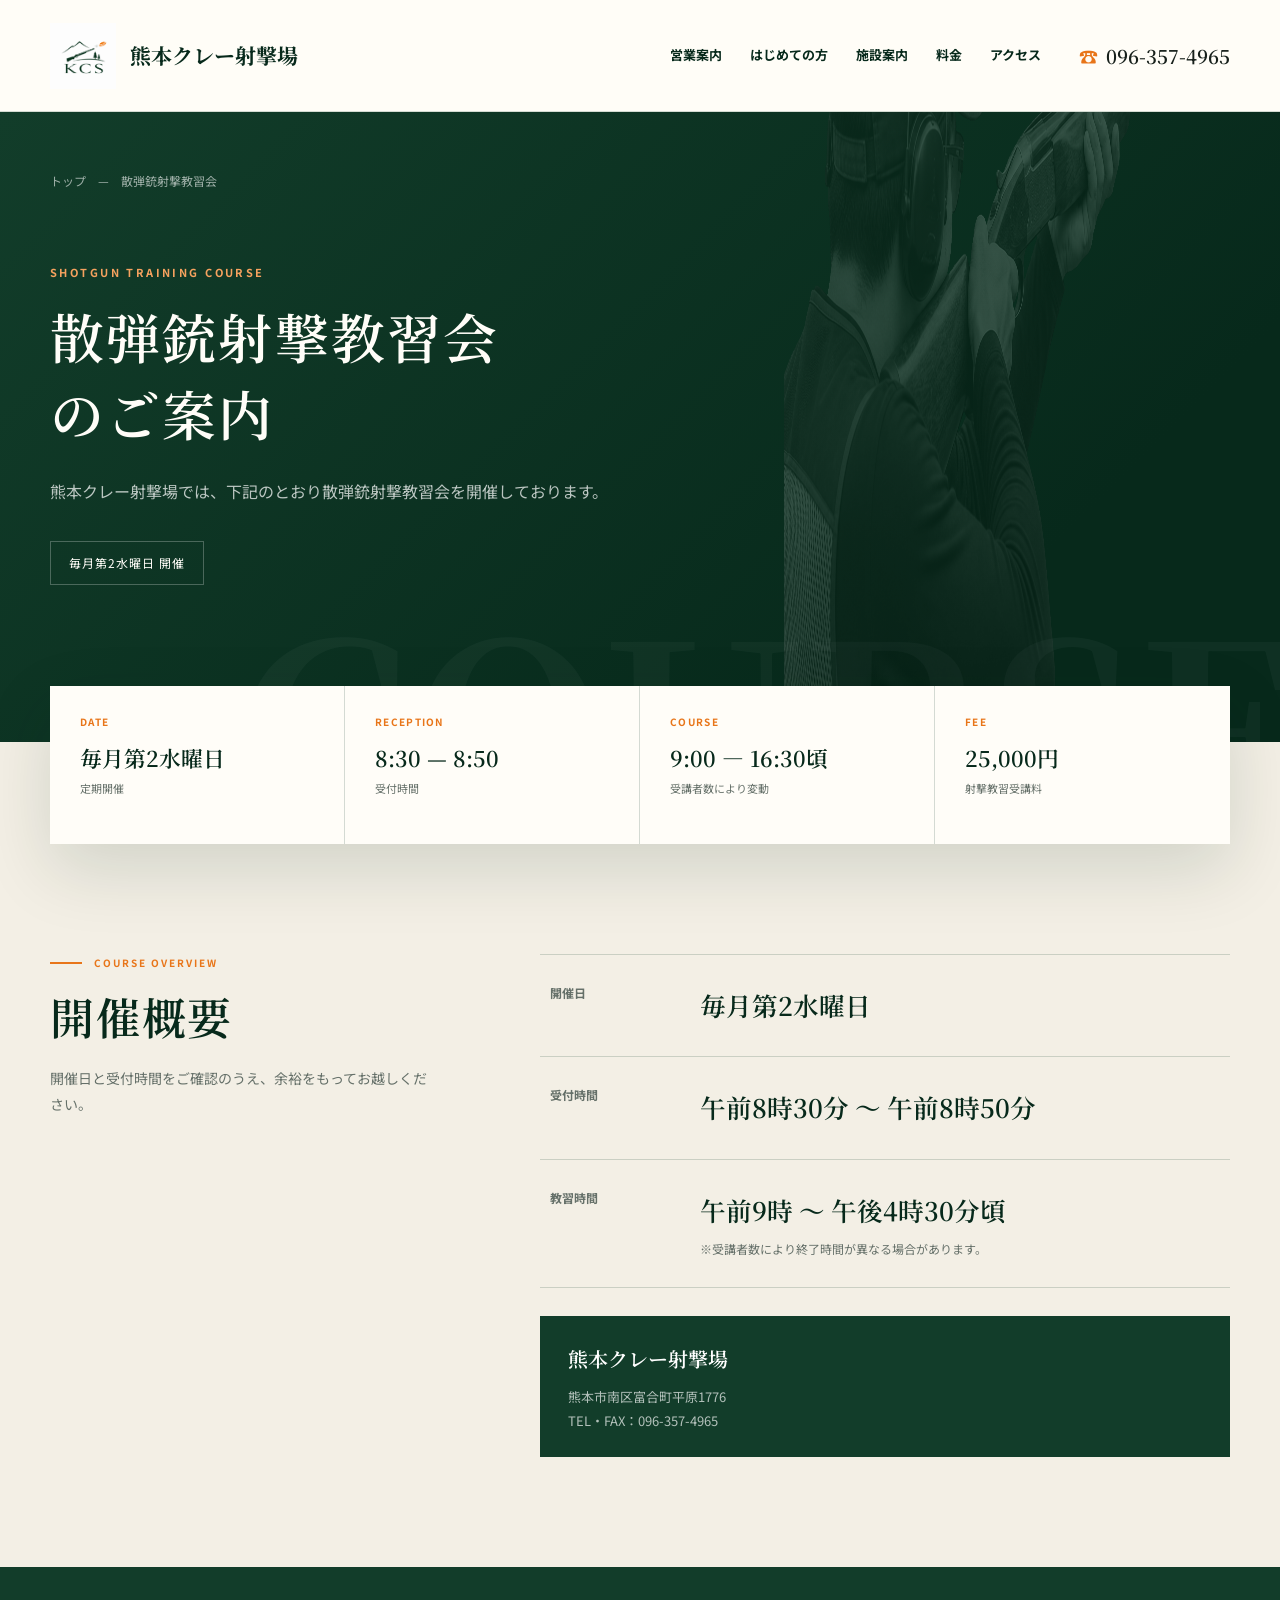
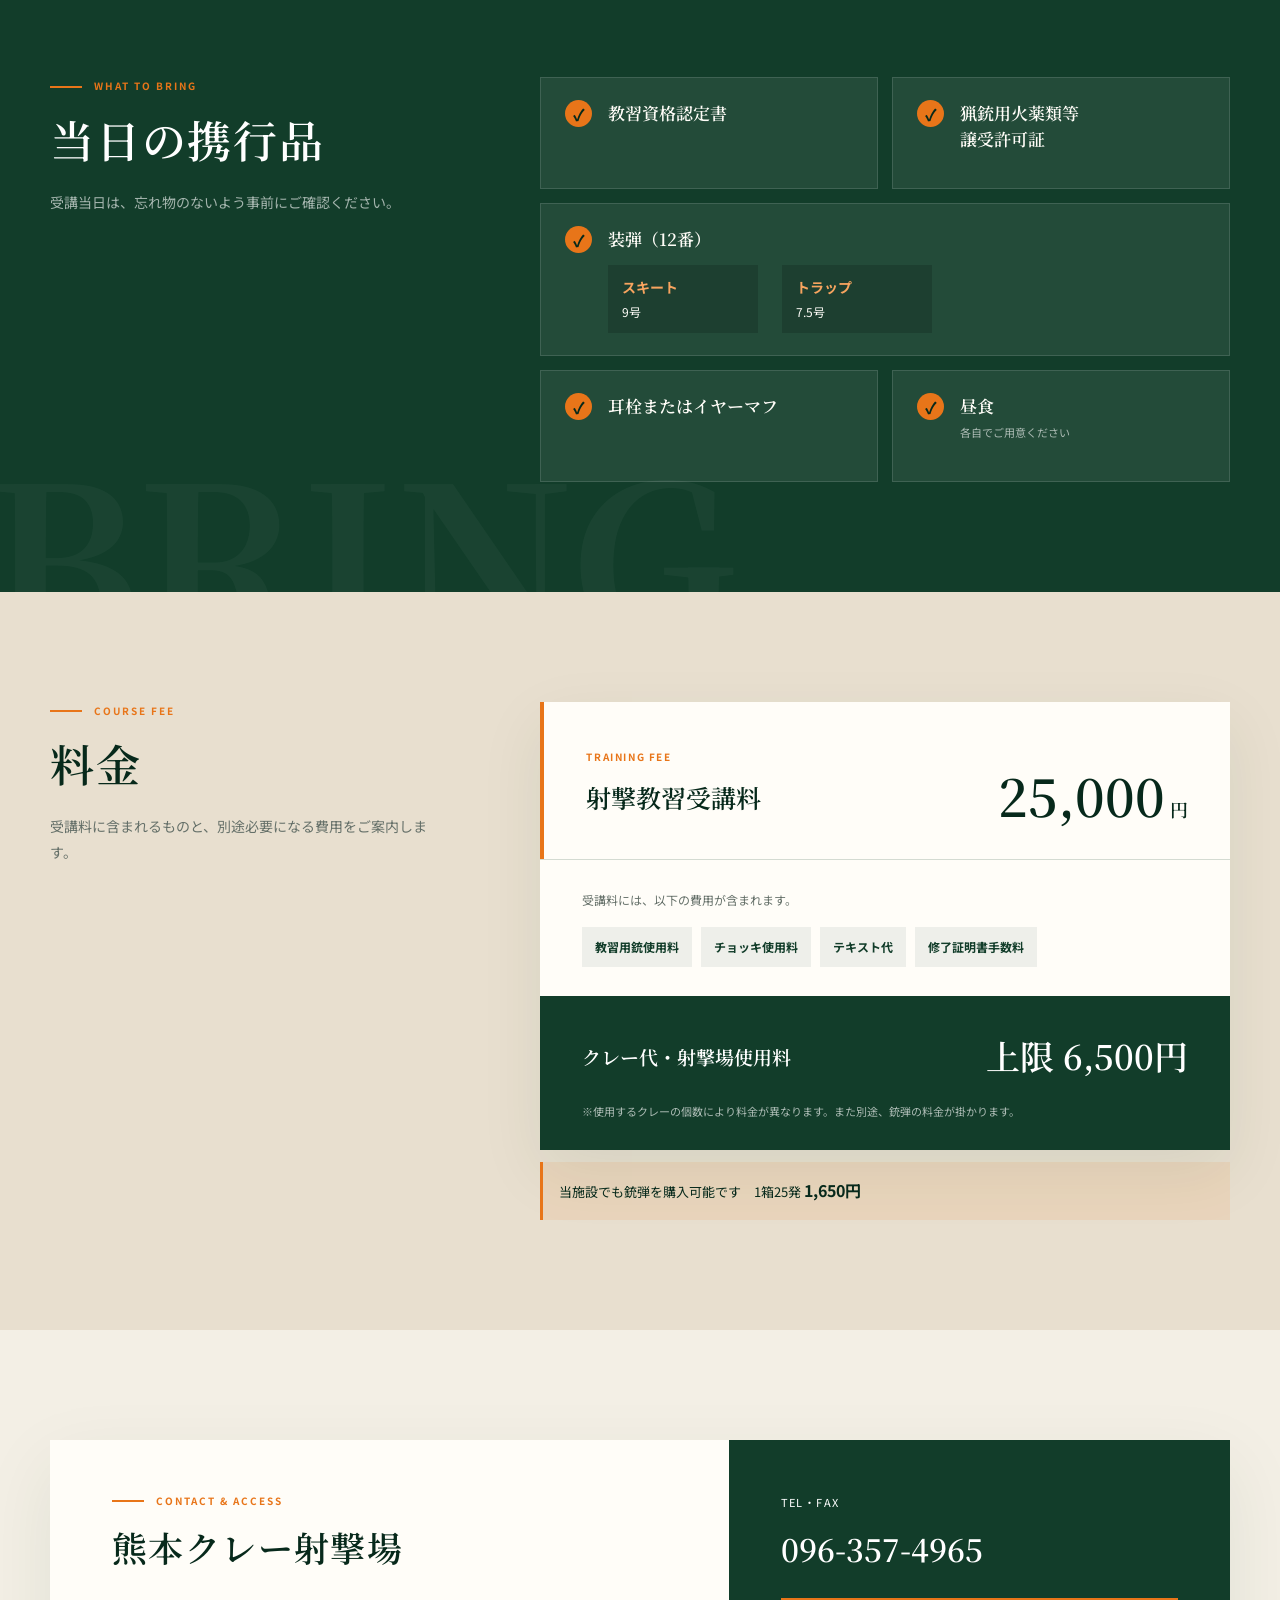
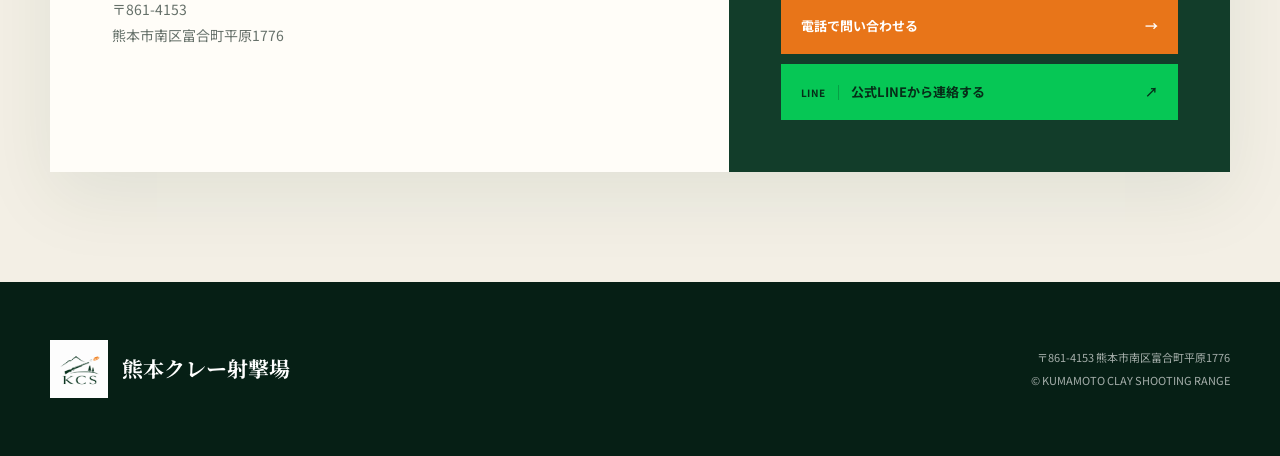
==== shotgun-training/index.html @ 5d73e1fc "Add files via upload" ====
<!doctype html>
<html lang="ja">
<head>
  <meta charset="utf-8">
  <meta name="viewport" content="width=device-width, initial-scale=1">
  <title>散弾銃射撃教習会のご案内｜熊本クレー射撃場</title>
  <meta name="description" content="熊本クレー射撃場で毎月第2水曜日に開催する散弾銃射撃教習会。開催時間、携行品、受講料金をご案内します。">
  <meta name="theme-color" content="#123d2a">
  <meta property="og:title" content="散弾銃射撃教習会のご案内｜熊本クレー射撃場">
  <meta property="og:description" content="毎月第2水曜日開催。開催時間、携行品、受講料金をご案内します。">
  <meta property="og:type" content="article">
  <meta property="og:site_name" content="熊本クレー射撃場">
  <meta name="twitter:card" content="summary">
  <meta name="twitter:title" content="散弾銃射撃教習会のご案内｜熊本クレー射撃場">
  <meta name="twitter:description" content="毎月第2水曜日開催。開催時間、携行品、受講料金をご案内します。">
  <link rel="icon" href="../assets/kcs-logo.png">
  <link rel="stylesheet" href="styles.css">
</head>
<body>
  <a class="skip-link" href="#main">本文へ移動</a>

  <header class="site-header">
    <div class="wrap header-inner">
      <a class="brand" href="../" aria-label="熊本クレー射撃場 トップページへ">
        <img src="../assets/kcs-logo.png" alt="熊本クレー射撃場 KCSロゴ" width="66" height="66">
        <span>熊本クレー射撃場</span>
      </a>
      <nav class="global-nav" aria-label="メインナビゲーション">
        <a href="../#news">営業案内</a>
        <a href="../#beginner">はじめての方</a>
        <a href="../#facility">施設案内</a>
        <a href="../#price">料金</a>
        <a href="../#access">アクセス</a>
      </nav>
      <a class="header-phone" href="tel:0963574965" aria-label="096-357-4965へ電話する"><span aria-hidden="true">☎</span>096-357-4965</a>
    </div>
  </header>

  <main id="main">
    <section class="course-hero" aria-labelledby="page-title">
      <div class="wrap hero-inner">
        <nav class="breadcrumb" aria-label="パンくずリスト"><a href="../">トップ</a><span aria-hidden="true">—</span><span>散弾銃射撃教習会</span></nav>
        <p class="eyebrow">SHOTGUN TRAINING COURSE</p>
        <h1 id="page-title">散弾銃射撃教習会<br>のご案内</h1>
        <p class="hero-lead">熊本クレー射撃場では、下記のとおり散弾銃射撃教習会を開催しております。</p>
        <span class="hero-tag">毎月第2水曜日 開催</span>
      </div>
      <img class="hero-shooter" src="../assets/clay-shooter-back-closeup.png" alt="" width="1537" height="1023">
    </section>

    <section class="quick-summary" aria-label="開催概要の要約">
      <div class="wrap quick-grid">
        <div class="quick-item"><span>DATE</span><strong>毎月第2水曜日</strong><small>定期開催</small></div>
        <div class="quick-item"><span>RECEPTION</span><strong>8:30 — 8:50</strong><small>受付時間</small></div>
        <div class="quick-item"><span>COURSE</span><strong>9:00 — 16:30頃</strong><small>受講者数により変動</small></div>
        <div class="quick-item"><span>FEE</span><strong>25,000円</strong><small>射撃教習受講料</small></div>
      </div>
    </section>

    <section class="section overview" aria-labelledby="overview-title">
      <div class="wrap two-column">
        <div class="section-heading">
          <p class="kicker">COURSE OVERVIEW</p>
          <h2 id="overview-title">開催概要</h2>
          <p>開催日と受付時間をご確認のうえ、余裕をもってお越しください。</p>
        </div>
        <div>
          <dl class="detail-list">
            <div><dt>開催日</dt><dd><strong>毎月第2水曜日</strong></dd></div>
            <div><dt>受付時間</dt><dd><strong>午前8時30分 ～ 午前8時50分</strong></dd></div>
            <div><dt>教習時間</dt><dd><strong>午前9時 ～ 午後4時30分頃</strong><small>※受講者数により終了時間が異なる場合があります。</small></dd></div>
          </dl>
          <div class="venue">
            <strong>熊本クレー射撃場</strong>
            <address>熊本市南区富合町平原1776<br>TEL・FAX：096-357-4965</address>
          </div>
        </div>
      </div>
    </section>

    <section class="section belongings" aria-labelledby="belongings-title">
      <div class="wrap two-column">
        <div class="section-heading section-heading--light">
          <p class="kicker">WHAT TO BRING</p>
          <h2 id="belongings-title">当日の携行品</h2>
          <p>受講当日は、忘れ物のないよう事前にご確認ください。</p>
        </div>
        <ul class="check-list">
          <li><span class="checkmark" aria-hidden="true">✓</span><strong>教習資格認定書</strong></li>
          <li><span class="checkmark" aria-hidden="true">✓</span><strong>猟銃用火薬類等<br>譲受許可証</strong></li>
          <li class="check-list__wide">
            <span class="checkmark" aria-hidden="true">✓</span>
            <div><strong>装弾（12番）</strong><div class="ammo-types"><span><b>スキート</b>9号</span><span><b>トラップ</b>7.5号</span></div></div>
          </li>
          <li><span class="checkmark" aria-hidden="true">✓</span><strong>耳栓またはイヤーマフ</strong></li>
          <li><span class="checkmark" aria-hidden="true">✓</span><div><strong>昼食</strong><small>各自でご用意ください</small></div></li>
        </ul>
      </div>
    </section>

    <section class="section fees" aria-labelledby="fees-title">
      <div class="wrap two-column">
        <div class="section-heading">
          <p class="kicker">COURSE FEE</p>
          <h2 id="fees-title">料金</h2>
          <p>受講料に含まれるものと、別途必要になる費用をご案内します。</p>
        </div>
        <div>
          <article class="price-card">
            <div class="price-main"><div><span>TRAINING FEE</span><h3>射撃教習受講料</h3></div><strong>25,000<small>円</small></strong></div>
            <div class="included"><p>受講料には、以下の費用が含まれます。</p><ul><li>教習用銃使用料</li><li>チョッキ使用料</li><li>テキスト代</li><li>修了証明書手数料</li></ul></div>
            <div class="range-fee"><div><h3>クレー代・射撃場使用料</h3><strong>上限 6,500円</strong></div><p>※使用するクレーの個数により料金が異なります。また別途、銃弾の料金が掛かります。</p></div>
          </article>
          <p class="ammo-sale">当施設でも銃弾を購入可能です　<span>1箱25発</span> <strong>1,650円</strong></p>
        </div>
      </div>
    </section>

    <section class="contact section" aria-labelledby="contact-title">
      <div class="wrap contact-box">
        <div class="contact-copy">
          <p class="kicker">CONTACT &amp; ACCESS</p>
          <h2 id="contact-title">熊本クレー射撃場</h2>
          <address>〒861-4153<br>熊本市南区富合町平原1776</address>
        </div>
        <div class="contact-actions">
          <span class="contact-label">TEL・FAX</span>
          <strong class="contact-number">096-357-4965</strong>
          <a class="contact-button contact-button--phone" href="tel:0963574965" aria-label="096-357-4965へ電話する"><span>電話で問い合わせる</span><span aria-hidden="true">→</span></a>
          <a class="contact-button contact-button--line" href="https://lin.ee/vYcokJa" target="_blank" rel="noopener noreferrer" aria-label="熊本クレー射撃場の公式LINEを開く（新しいタブで開きます）"><span><b>LINE</b>公式LINEから連絡する</span><span aria-hidden="true">↗</span></a>
        </div>
      </div>
    </section>
  </main>

  <footer class="footer">
    <div class="wrap footer-inner">
      <a class="brand brand--footer" href="../"><img src="../assets/kcs-logo.png" alt="" width="58" height="58"><span>熊本クレー射撃場</span></a>
      <div class="footer-meta"><p>〒861-4153 熊本市南区富合町平原1776</p><p>© KUMAMOTO CLAY SHOOTING RANGE</p></div>
    </div>
  </footer>

  <div class="mobile-actions" aria-label="問い合わせ">
    <a href="tel:0963574965" aria-label="096-357-4965へ電話する">電話する</a>
    <a href="https://lin.ee/vYcokJa" target="_blank" rel="noopener noreferrer" aria-label="公式LINEを開く（新しいタブで開きます）">公式LINE</a>
  </div>
</body>
</html>
---- shotgun-training/styles.css ----
@import url('https://fonts.googleapis.com/css2?family=Noto+Sans+JP:wght@400;500;600;700&family=Noto+Serif+JP:wght@500;600;700&display=swap');

:root {
  --forest: #123d2a;
  --forest-deep: #07291b;
  --orange: #e87519;
  --ivory: #f3efe5;
  --sand: #e8dfcf;
  --white: #fffdf8;
  --ink: #17201b;
  --muted: #657069;
  --line: rgba(18, 61, 42, .18);
  --content-max: 1180px;
  --serif: "Noto Serif JP", "Yu Mincho", "Hiragino Mincho ProN", serif;
  --sans: "Noto Sans JP", "Hiragino Kaku Gothic ProN", sans-serif;
}

*, *::before, *::after { box-sizing: border-box; }
html { scroll-behavior: smooth; }
body { margin: 0; color: var(--ink); background: var(--ivory); font-family: var(--sans); line-height: 1.85; }
img { display: block; max-width: 100%; }
a { color: inherit; text-decoration: none; }
.wrap { width: min(var(--content-max), calc(100% - 96px)); margin-inline: auto; }
.skip-link { position: fixed; z-index: 100; top: 12px; left: 12px; padding: 10px 16px; color: white; background: var(--forest); transform: translateY(-160%); }
.skip-link:focus { transform: none; }

.site-header { height: 112px; display: flex; align-items: center; background: rgba(255, 253, 248, .98); border-bottom: 1px solid var(--line); }
.header-inner { display: flex; align-items: center; gap: 38px; }
.brand { flex: none; display: inline-flex; align-items: center; gap: 14px; color: var(--forest-deep); font-family: var(--serif); font-size: 21px; font-weight: 700; line-height: 1.3; }
.brand img { width: 66px; height: 66px; object-fit: contain; }
.global-nav { margin-left: auto; display: flex; align-items: center; gap: 28px; color: var(--forest-deep); font-size: 13px; font-weight: 700; }
.global-nav a, .header-phone { min-height: 44px; display: inline-flex; align-items: center; }
.global-nav a:hover, .global-nav a:focus-visible { color: var(--orange); }
.header-phone { flex: none; gap: 8px; font-family: var(--serif); font-size: 19px; font-weight: 600; }
.header-phone span { color: var(--orange); }

.course-hero { position: relative; min-height: 630px; overflow: hidden; color: var(--white); background: linear-gradient(135deg, var(--forest), var(--forest-deep) 78%); }
.course-hero::after { content: "COURSE"; position: absolute; right: -24px; bottom: -102px; color: rgba(255, 255, 255, .035); font-family: var(--serif); font-size: 250px; font-weight: 700; line-height: 1; }
.hero-inner { position: relative; z-index: 2; padding-top: 58px; }
.breadcrumb { display: flex; gap: 12px; color: rgba(255, 255, 255, .6); font-size: 12px; }
.breadcrumb a:hover, .breadcrumb a:focus-visible { color: white; }
.eyebrow { margin: 70px 0 14px; color: #f6a25f; font-size: 11px; font-weight: 700; letter-spacing: .22em; }
.course-hero h1 { margin: 0; font-family: var(--serif); font-size: clamp(43px, 4.2vw, 58px); font-weight: 600; line-height: 1.45; letter-spacing: .04em; }
.hero-lead { max-width: 660px; margin: 25px 0 0; color: rgba(255, 255, 255, .72); font-size: 16px; }
.hero-tag { display: inline-flex; margin-top: 34px; padding: 10px 18px; border: 1px solid rgba(255, 255, 255, .25); font-size: 12px; letter-spacing: .08em; }
.hero-shooter { position: absolute; z-index: 1; right: 2%; bottom: -120px; width: 470px; opacity: .2; filter: grayscale(1); }

.quick-summary { position: relative; z-index: 3; margin-top: -56px; }
.quick-grid { display: grid; grid-template-columns: repeat(4, 1fr); background: var(--white); box-shadow: 0 25px 70px rgba(8, 43, 29, .14); }
.quick-item { min-height: 158px; padding: 27px 30px; border-right: 1px solid var(--line); }
.quick-item:last-child { border-right: 0; }
.quick-item > span { display: block; color: var(--orange); font-size: 10px; font-weight: 700; letter-spacing: .13em; }
.quick-item strong { display: block; margin-top: 10px; color: var(--forest-deep); font-family: var(--serif); font-size: clamp(18px, 1.7vw, 23px); font-weight: 600; line-height: 1.5; }
.quick-item small { display: block; margin-top: 4px; color: var(--muted); font-size: 11px; }

.section { padding: 110px 0; }
.two-column { display: grid; grid-template-columns: .72fr 1.28fr; gap: clamp(60px, 8vw, 105px); align-items: start; }
.kicker { margin: 0 0 12px; display: flex; align-items: center; gap: 12px; color: var(--orange); font-size: 10px; font-weight: 700; letter-spacing: .2em; }
.kicker::before { content: ""; width: 32px; height: 2px; background: currentColor; }
.section-heading h2, .contact-copy h2 { margin: 0; color: var(--forest-deep); font-family: var(--serif); font-size: clamp(36px, 3.6vw, 44px); font-weight: 600; line-height: 1.45; letter-spacing: .04em; }
.section-heading > p:last-child { margin: 18px 0 0; color: var(--muted); font-size: 14px; }
.detail-list { margin: 0; border-top: 1px solid var(--line); }
.detail-list > div { padding: 27px 10px; display: grid; grid-template-columns: 150px 1fr; border-bottom: 1px solid var(--line); }
.detail-list dt { color: var(--muted); font-size: 12px; font-weight: 700; }
.detail-list dd { margin: 0; color: var(--forest-deep); }
.detail-list dd strong { font-family: var(--serif); font-size: clamp(20px, 2vw, 26px); font-weight: 600; }
.detail-list dd small { display: block; margin-top: 4px; color: var(--muted); font-size: 12px; }
.venue { margin-top: 28px; padding: 24px 28px; color: white; background: var(--forest); }
.venue > strong { display: block; font-family: var(--serif); font-size: 20px; font-weight: 600; }
.venue address { margin-top: 8px; color: rgba(255, 255, 255, .68); font-size: 13px; font-style: normal; }

.belongings { position: relative; overflow: hidden; color: var(--white); background: var(--forest); }
.belongings::after { content: "BRING"; position: absolute; left: -16px; bottom: -70px; color: rgba(255, 255, 255, .035); font-family: var(--serif); font-size: 220px; font-weight: 700; line-height: 1; }
.belongings .two-column { position: relative; z-index: 1; }
.section-heading--light h2 { color: white; }
.section-heading--light > p:last-child { color: rgba(255, 255, 255, .62); }
.check-list { margin: 0; padding: 0; display: grid; grid-template-columns: 1fr 1fr; gap: 14px; list-style: none; }
.check-list li { min-height: 112px; padding: 22px 24px; display: flex; gap: 16px; align-items: flex-start; background: rgba(255, 255, 255, .07); border: 1px solid rgba(255, 255, 255, .13); }
.check-list__wide { grid-column: 1 / -1; }
.checkmark { flex: none; width: 27px; height: 27px; display: grid; place-items: center; color: var(--forest-deep); background: var(--orange); border-radius: 50%; font-weight: 800; }
.check-list strong { display: block; font-family: var(--serif); font-size: 17px; font-weight: 600; line-height: 1.5; }
.check-list small { display: block; margin-top: 4px; color: rgba(255, 255, 255, .62); font-size: 11px; }
.ammo-types { margin-top: 13px; display: flex; gap: 24px; }
.ammo-types span { min-width: 150px; padding: 10px 14px; background: rgba(0, 0, 0, .16); font-size: 12px; }
.ammo-types b { display: block; color: #f7a45f; font-size: 14px; }

.fees { background: var(--sand); }
.price-card { background: var(--white); box-shadow: 0 22px 60px rgba(18, 61, 42, .08); }
.price-main { padding: 38px 42px; display: flex; align-items: flex-end; justify-content: space-between; gap: 24px; border-left: 4px solid var(--orange); }
.price-main span { color: var(--orange); font-size: 10px; font-weight: 700; letter-spacing: .16em; }
.price-main h3 { margin: 5px 0 0; color: var(--forest-deep); font-family: var(--serif); font-size: 25px; font-weight: 600; }
.price-main > strong { flex: none; color: var(--forest-deep); font-family: var(--serif); font-size: clamp(40px, 4vw, 53px); font-weight: 600; line-height: 1; }
.price-main > strong small { margin-left: 5px; font-size: 18px; }
.included { padding: 29px 42px; border-top: 1px solid var(--line); }
.included > p { margin: 0 0 16px; color: var(--muted); font-size: 12px; }
.included ul { margin: 0; padding: 0; display: flex; flex-wrap: wrap; gap: 9px; list-style: none; }
.included li { padding: 9px 13px; color: var(--forest); background: rgba(18, 61, 42, .07); font-size: 12px; font-weight: 700; }
.range-fee { padding: 29px 42px; color: white; background: var(--forest); }
.range-fee > div { display: flex; align-items: center; justify-content: space-between; gap: 24px; }
.range-fee h3 { margin: 0; font-family: var(--serif); font-size: 19px; font-weight: 600; }
.range-fee strong { flex: none; font-family: var(--serif); font-size: 34px; font-weight: 600; }
.range-fee p { margin: 13px 0 0; color: rgba(255, 255, 255, .65); font-size: 11px; }
.ammo-sale { margin: 12px 0 0; padding: 14px 16px; color: var(--forest-deep); background: rgba(232, 117, 25, .1); border-left: 3px solid var(--orange); font-size: 13px; }
.ammo-sale strong { font-size: 16px; }

.contact { background: var(--ivory); }
.contact-box { min-height: 320px; display: grid; grid-template-columns: 1.15fr .85fr; background: var(--white); box-shadow: 0 25px 70px rgba(18, 61, 42, .08); }
.contact-copy { padding: 52px 62px; }
.contact-copy h2 { font-size: 35px; }
.contact-copy address { margin-top: 24px; color: var(--muted); font-size: 14px; font-style: normal; }
.contact-actions { padding: 52px; display: flex; flex-direction: column; justify-content: center; color: white; background: var(--forest); }
.contact-label { font-size: 11px; letter-spacing: .13em; }
.contact-number { margin: 8px 0 20px; font-family: var(--serif); font-size: 31px; font-weight: 600; }
.contact-button { min-height: 56px; padding: 12px 20px; display: flex; align-items: center; justify-content: space-between; gap: 18px; font-size: 13px; font-weight: 700; transition: transform .2s, filter .2s; }
.contact-button + .contact-button { margin-top: 10px; }
.contact-button:hover, .contact-button:focus-visible { transform: translateY(-2px); filter: brightness(1.08); }
.contact-button:focus-visible { outline: 3px solid white; outline-offset: 3px; }
.contact-button--phone { color: white; background: var(--orange); }
.contact-button--line { color: #062d18; background: #06c755; }
.contact-button--line b { margin-right: 12px; padding-right: 12px; border-right: 1px solid rgba(6, 45, 24, .25); font-size: 10px; letter-spacing: .08em; }

.footer { padding: 58px 0; color: rgba(255, 255, 255, .64); background: #061f15; }
.footer-inner { display: flex; align-items: center; }
.brand--footer { color: white; }
.brand--footer img { width: 58px; height: 58px; }
.footer-meta { margin-left: auto; text-align: right; font-size: 11px; }
.footer-meta p { margin: 2px 0; }
.mobile-actions { display: none; }

@media (max-width: 1080px) {
  .global-nav { gap: 15px; }
  .header-phone { display: none; }
  .quick-item { padding-inline: 22px; }
}

@media (max-width: 800px) {
  .wrap { width: min(100% - 40px, var(--content-max)); }
  .site-header { height: 86px; }
  .brand { gap: 9px; font-size: 15px; }
  .brand img { width: 54px; height: 54px; }
  .global-nav { display: none; }
  .course-hero { min-height: 620px; }
  .hero-inner { padding-top: 38px; }
  .eyebrow { margin-top: 85px; }
  .course-hero h1 { font-size: clamp(37px, 9vw, 48px); }
  .hero-lead { max-width: 86%; font-size: 14px; }
  .hero-shooter { right: -150px; bottom: -40px; width: 470px; }
  .course-hero::after { font-size: 160px; }
  .quick-summary { margin-top: -36px; }
  .quick-grid { grid-template-columns: 1fr 1fr; }
  .quick-item { min-height: 135px; border-bottom: 1px solid var(--line); }
  .quick-item:nth-child(2) { border-right: 0; }
  .quick-item:nth-last-child(-n+2) { border-bottom: 0; }
  .section { padding: 82px 0; }
  .two-column { grid-template-columns: 1fr; gap: 45px; }
  .contact-box { grid-template-columns: 1fr; }
  .contact-copy, .contact-actions { padding: 42px; }
  .footer { padding-bottom: 120px; }
  .footer-inner { align-items: flex-start; flex-direction: column; gap: 28px; }
  .footer-meta { margin: 0; text-align: left; }
  .mobile-actions { position: fixed; z-index: 60; right: 12px; bottom: calc(12px + env(safe-area-inset-bottom, 0px)); left: 12px; padding: 6px; display: grid; grid-template-columns: 1fr 1fr; gap: 6px; background: white; border-radius: 10px; box-shadow: 0 15px 45px rgba(0, 0, 0, .25); }
  .mobile-actions a { min-height: 50px; display: grid; place-items: center; color: white; background: var(--orange); border-radius: 6px; font-size: 13px; font-weight: 700; }
  .mobile-actions a:last-child { color: #062d18; background: #06c755; }
}

@media (max-width: 520px) {
  .wrap { width: min(100% - 28px, var(--content-max)); }
  .course-hero { min-height: 600px; }
  .course-hero h1 { font-size: 35px; }
  .hero-lead { max-width: 100%; }
  .quick-item { padding: 20px 16px; }
  .quick-item strong { font-size: 17px; }
  .detail-list > div { grid-template-columns: 1fr; gap: 8px; padding-inline: 0; }
  .detail-list dd strong { font-size: 20px; }
  .check-list { grid-template-columns: 1fr; }
  .check-list__wide { grid-column: auto; }
  .ammo-types { flex-direction: column; gap: 8px; }
  .ammo-types span { min-width: 0; }
  .price-main { padding: 28px 24px; align-items: flex-start; flex-direction: column; }
  .included, .range-fee { padding: 26px 24px; }
  .range-fee > div { align-items: flex-start; flex-direction: column; }
  .contact-copy, .contact-actions { padding: 34px 24px; }
  .contact-number { font-size: 28px; }
}

@media (prefers-reduced-motion: reduce) {
  html { scroll-behavior: auto; }
  .contact-button { transition: none; }
}
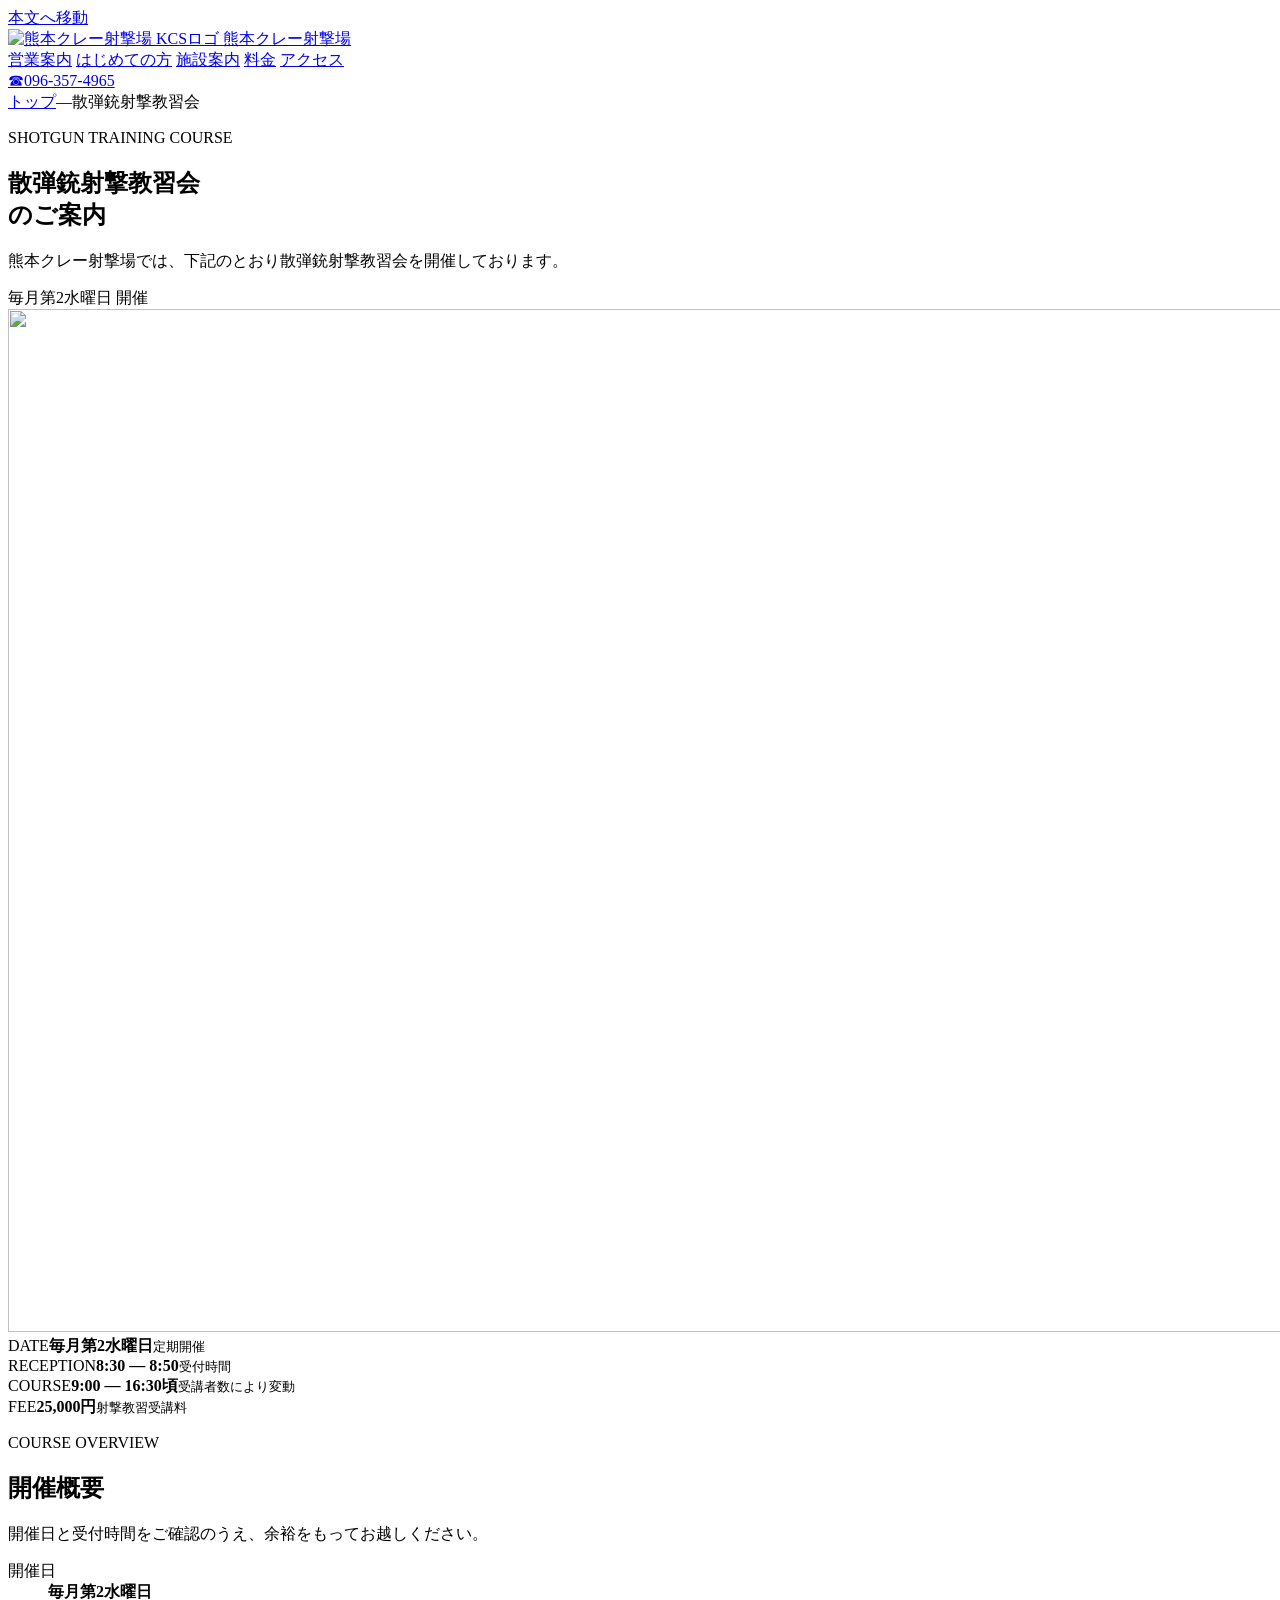
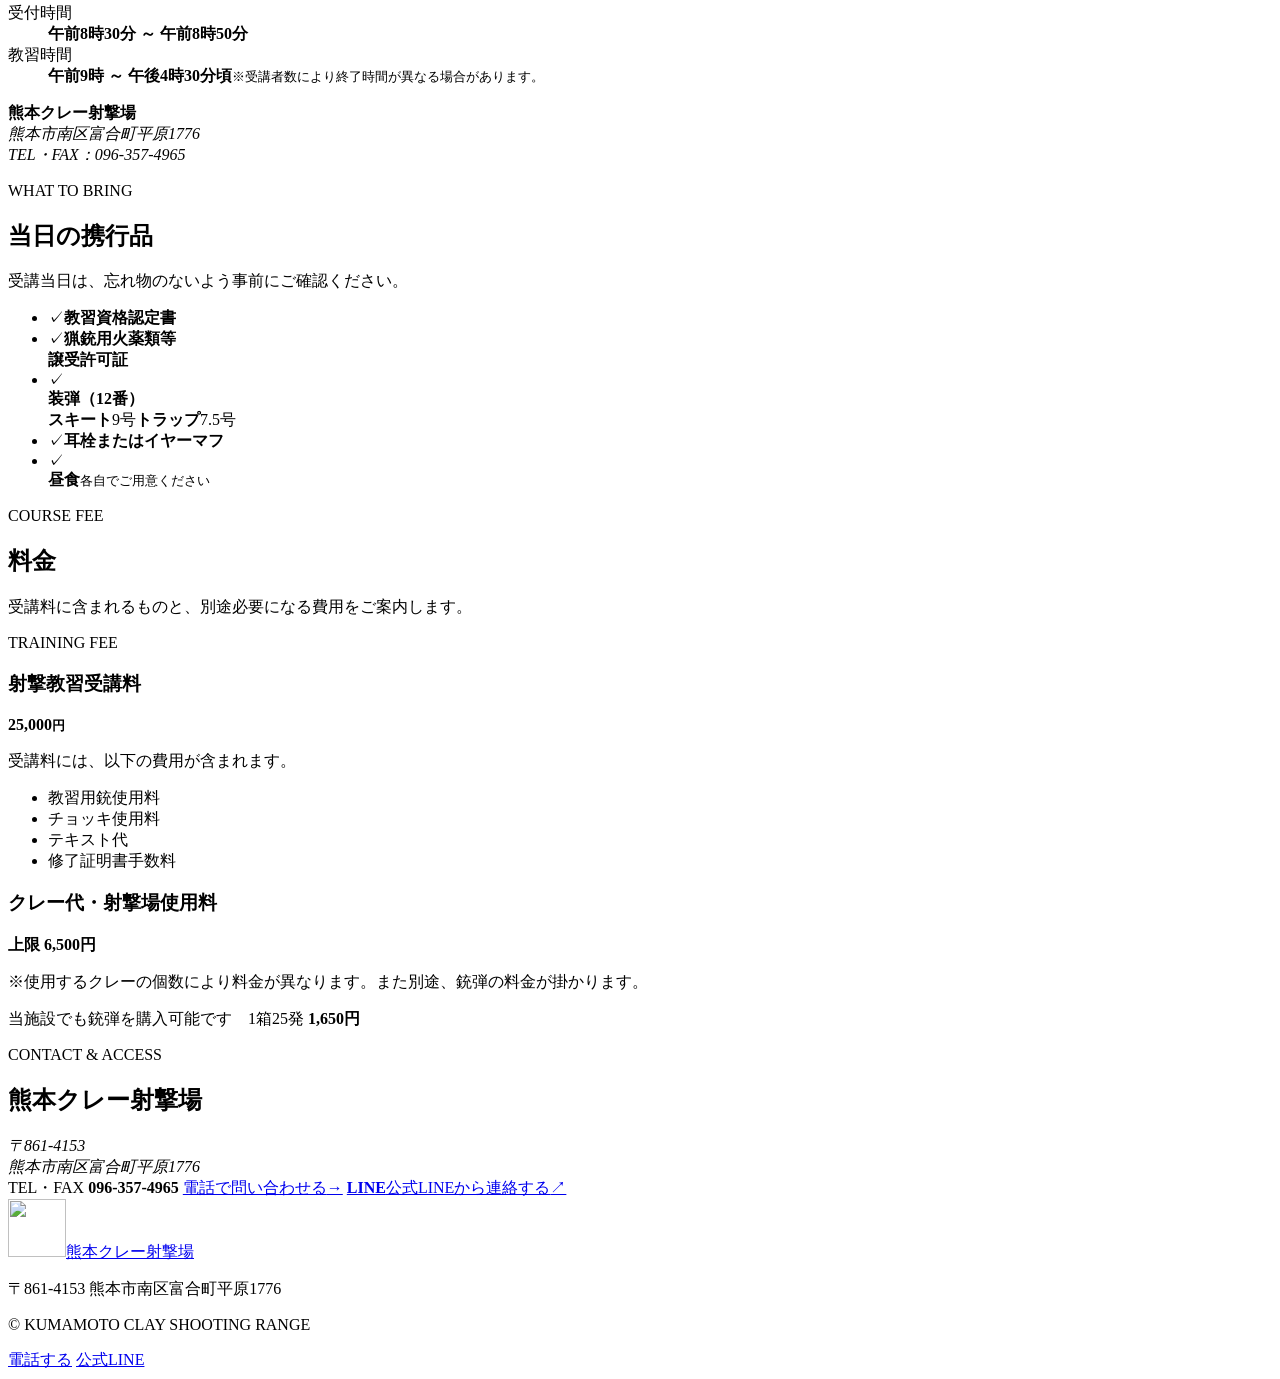
==== commit c552e7e4: "Add files via upload" ====
--- a/shotgun-training/index.html
+++ b/shotgun-training/index.html
@@ -13,24 +13,24 @@
   <meta name="twitter:card" content="summary">
   <meta name="twitter:title" content="散弾銃射撃教習会のご案内｜熊本クレー射撃場">
   <meta name="twitter:description" content="毎月第2水曜日開催。開催時間、携行品、受講料金をご案内します。">
-  <link rel="icon" href="../assets/kcs-logo.png">
-  <link rel="stylesheet" href="styles.css">
+  <link rel="icon" href="/shooting-range-hp/assets/kcs-logo.png">
+  <link rel="stylesheet" href="/shooting-range-hp/shotgun-training/styles.css">
 </head>
 <body>
   <a class="skip-link" href="#main">本文へ移動</a>
 
   <header class="site-header">
     <div class="wrap header-inner">
-      <a class="brand" href="../" aria-label="熊本クレー射撃場 トップページへ">
-        <img src="../assets/kcs-logo.png" alt="熊本クレー射撃場 KCSロゴ" width="66" height="66">
+      <a class="brand" href="/shooting-range-hp/index.html" aria-label="熊本クレー射撃場 トップページへ">
+        <img src="/shooting-range-hp/assets/kcs-logo.png" alt="熊本クレー射撃場 KCSロゴ" width="66" height="66">
         <span>熊本クレー射撃場</span>
       </a>
       <nav class="global-nav" aria-label="メインナビゲーション">
-        <a href="../#news">営業案内</a>
-        <a href="../#beginner">はじめての方</a>
-        <a href="../#facility">施設案内</a>
-        <a href="../#price">料金</a>
-        <a href="../#access">アクセス</a>
+        <a href="/shooting-range-hp/index.html#news">営業案内</a>
+        <a href="/shooting-range-hp/index.html#beginner">はじめての方</a>
+        <a href="/shooting-range-hp/index.html#facility">施設案内</a>
+        <a href="/shooting-range-hp/index.html#price">料金</a>
+        <a href="/shooting-range-hp/index.html#access">アクセス</a>
       </nav>
       <a class="header-phone" href="tel:0963574965" aria-label="096-357-4965へ電話する"><span aria-hidden="true">☎</span>096-357-4965</a>
     </div>
@@ -39,13 +39,13 @@
   <main id="main">
     <section class="course-hero" aria-labelledby="page-title">
       <div class="wrap hero-inner">
-        <nav class="breadcrumb" aria-label="パンくずリスト"><a href="../">トップ</a><span aria-hidden="true">—</span><span>散弾銃射撃教習会</span></nav>
+        <nav class="breadcrumb" aria-label="パンくずリスト"><a href="/shooting-range-hp/index.html">トップ</a><span aria-hidden="true">—</span><span>散弾銃射撃教習会</span></nav>
         <p class="eyebrow">SHOTGUN TRAINING COURSE</p>
         <h1 id="page-title">散弾銃射撃教習会<br>のご案内</h1>
         <p class="hero-lead">熊本クレー射撃場では、下記のとおり散弾銃射撃教習会を開催しております。</p>
         <span class="hero-tag">毎月第2水曜日 開催</span>
       </div>
-      <img class="hero-shooter" src="../assets/clay-shooter-back-closeup.png" alt="" width="1537" height="1023">
+      <img class="hero-shooter" src="/shooting-range-hp/assets/clay-shooter-back-closeup.png" alt="" width="1537" height="1023">
     </section>
 
     <section class="quick-summary" aria-label="開催概要の要約">
@@ -135,7 +135,7 @@
 
   <footer class="footer">
     <div class="wrap footer-inner">
-      <a class="brand brand--footer" href="../"><img src="../assets/kcs-logo.png" alt="" width="58" height="58"><span>熊本クレー射撃場</span></a>
+      <a class="brand brand--footer" href="/shooting-range-hp/index.html"><img src="/shooting-range-hp/assets/kcs-logo.png" alt="" width="58" height="58"><span>熊本クレー射撃場</span></a>
       <div class="footer-meta"><p>〒861-4153 熊本市南区富合町平原1776</p><p>© KUMAMOTO CLAY SHOOTING RANGE</p></div>
     </div>
   </footer>
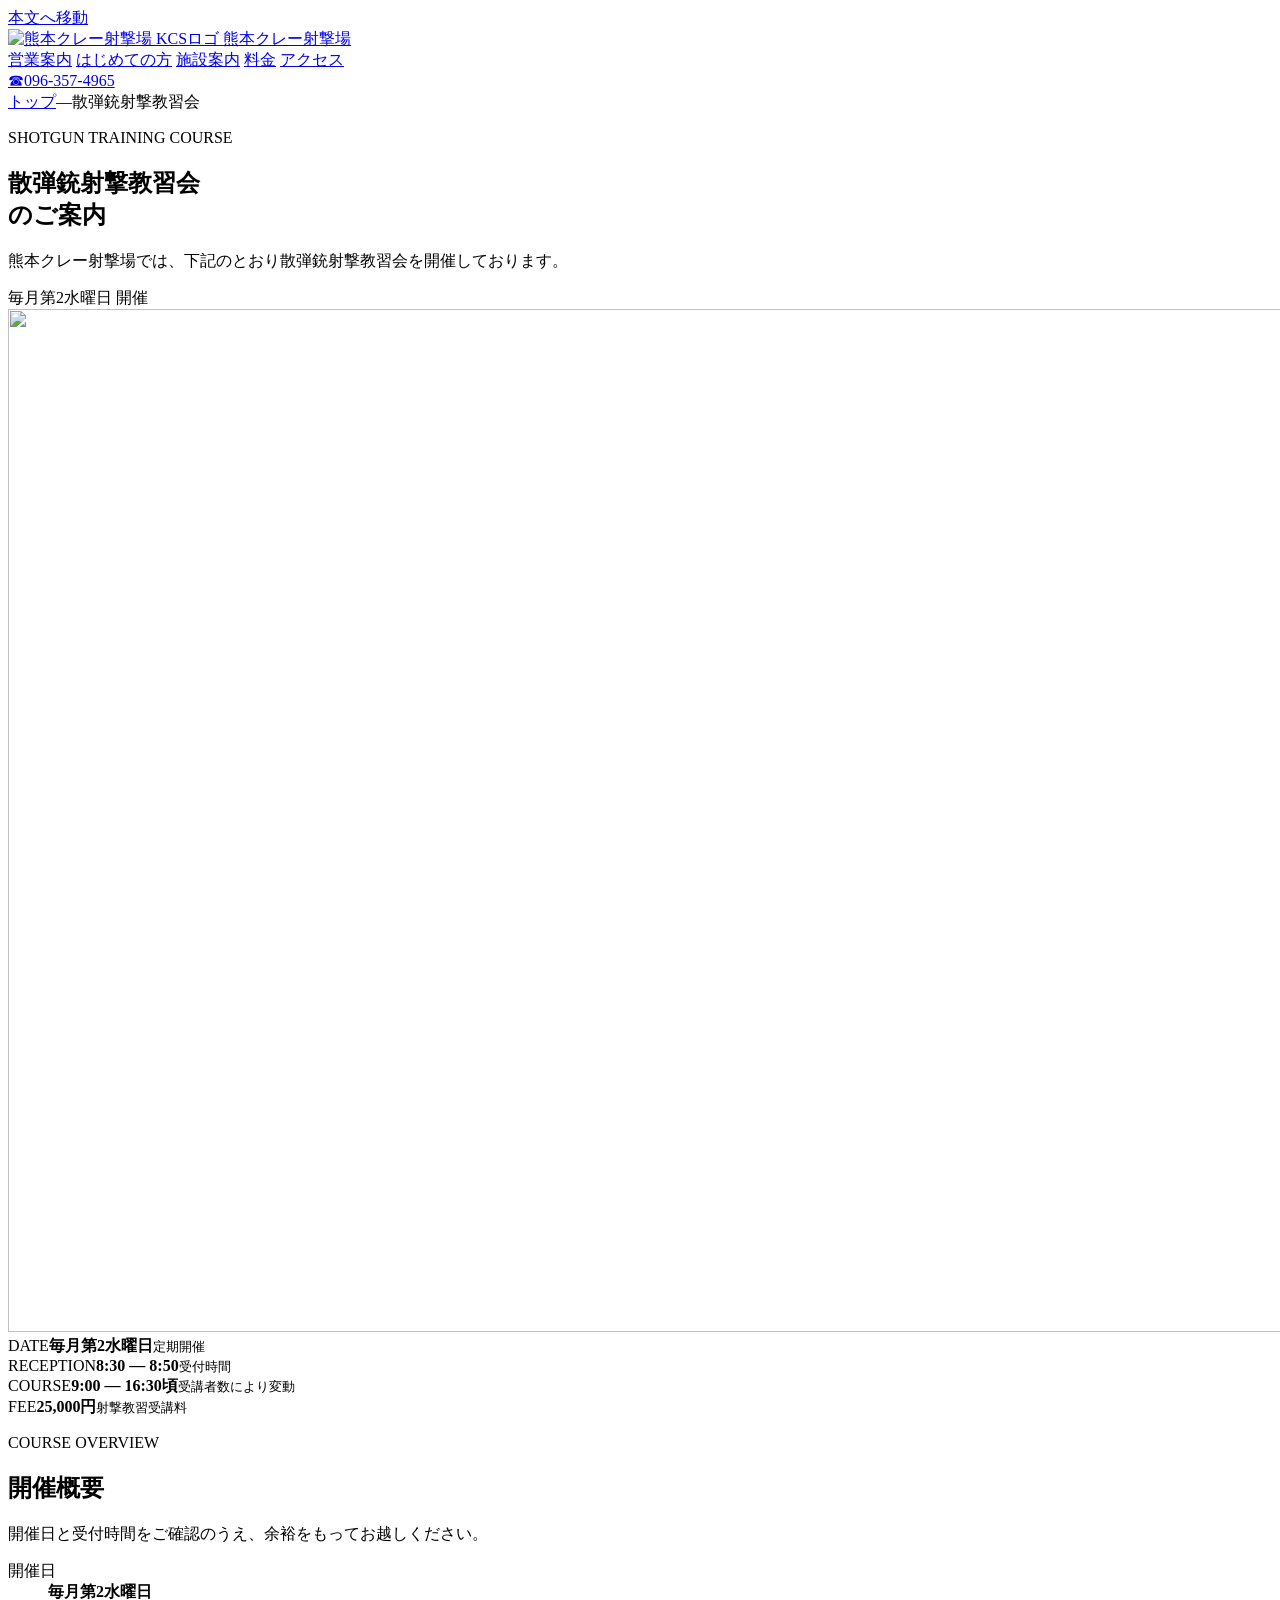
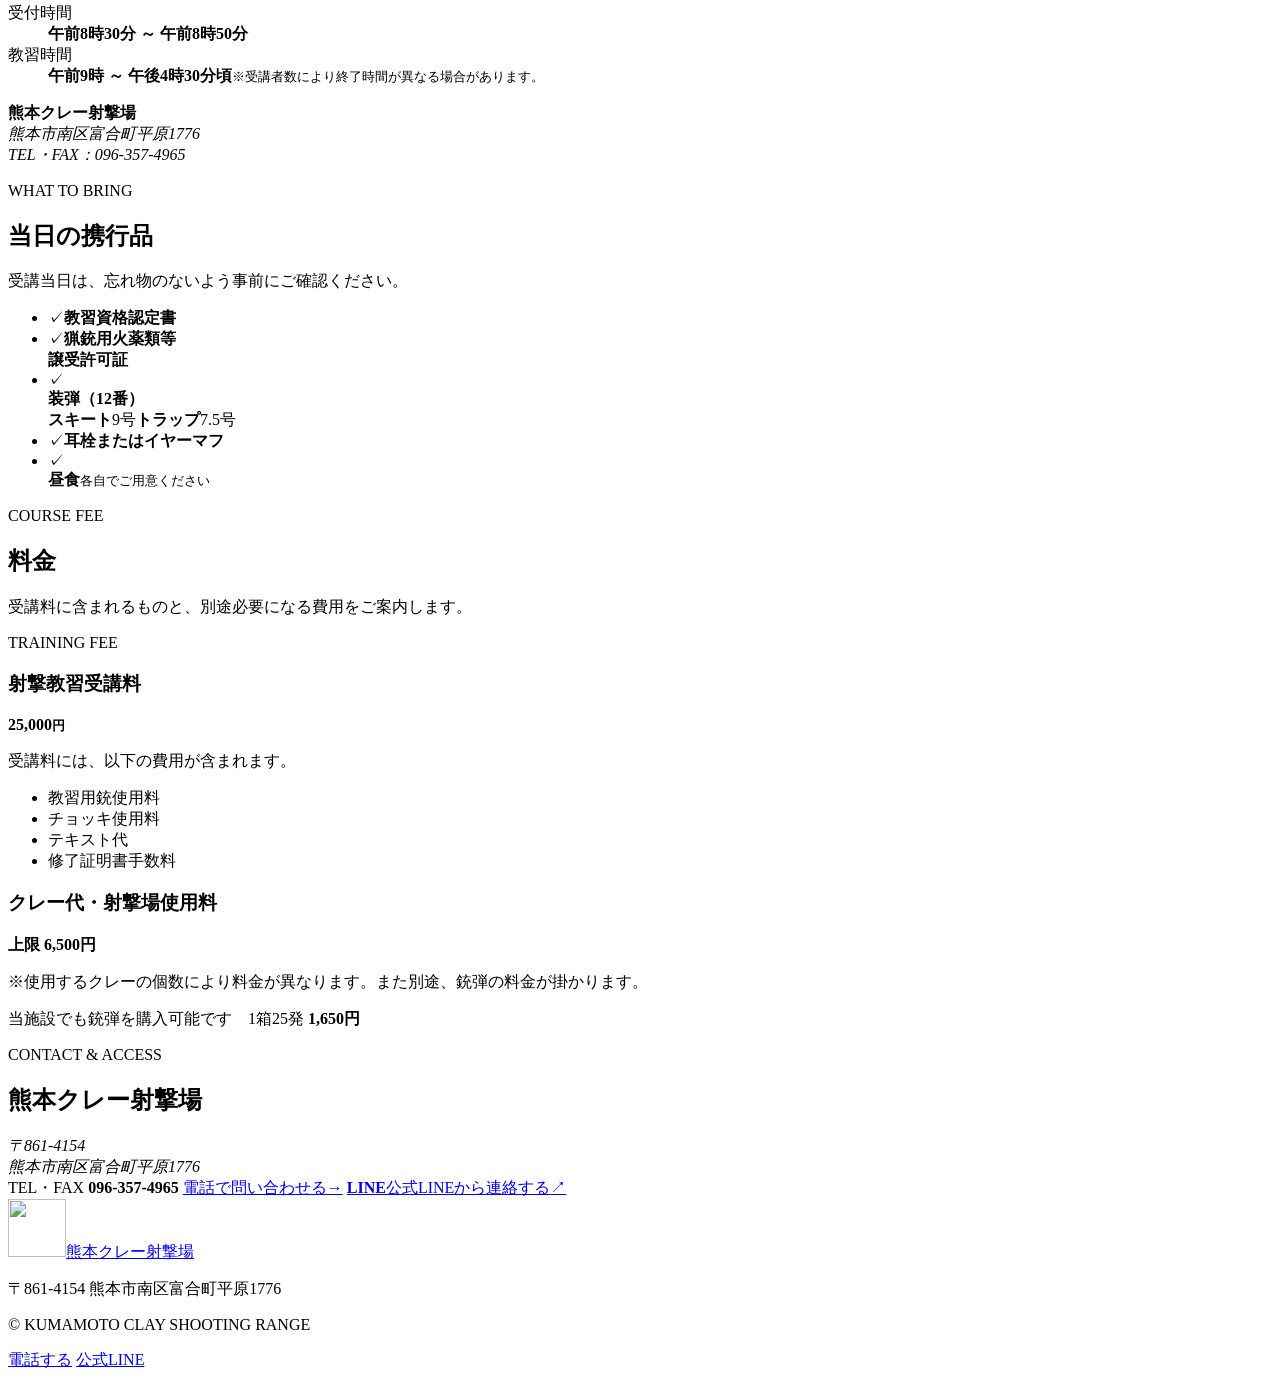
==== commit b99e0dae: "feat: improve SEO and search indexing Co-Authored-By: Claude Sonnet 5 <noreply@anthropic.com>" ====
--- a/shotgun-training/index.html
+++ b/shotgun-training/index.html
@@ -6,15 +6,40 @@
   <title>散弾銃射撃教習会のご案内｜熊本クレー射撃場</title>
   <meta name="description" content="熊本クレー射撃場で毎月第2水曜日に開催する散弾銃射撃教習会。開催時間、携行品、受講料金をご案内します。">
   <meta name="theme-color" content="#123d2a">
+  <link rel="canonical" href="https://kumamotoshooting4965-rgb.github.io/shooting-range-hp/shotgun-training/">
   <meta property="og:title" content="散弾銃射撃教習会のご案内｜熊本クレー射撃場">
   <meta property="og:description" content="毎月第2水曜日開催。開催時間、携行品、受講料金をご案内します。">
   <meta property="og:type" content="article">
   <meta property="og:site_name" content="熊本クレー射撃場">
-  <meta name="twitter:card" content="summary">
+  <meta property="og:url" content="https://kumamotoshooting4965-rgb.github.io/shooting-range-hp/shotgun-training/">
+  <meta property="og:image" content="https://kumamotoshooting4965-rgb.github.io/shooting-range-hp/assets/clay-shooter-back-closeup.png">
+  <meta property="og:locale" content="ja_JP">
+  <meta name="twitter:card" content="summary_large_image">
   <meta name="twitter:title" content="散弾銃射撃教習会のご案内｜熊本クレー射撃場">
   <meta name="twitter:description" content="毎月第2水曜日開催。開催時間、携行品、受講料金をご案内します。">
+  <meta name="twitter:image" content="https://kumamotoshooting4965-rgb.github.io/shooting-range-hp/assets/clay-shooter-back-closeup.png">
   <link rel="icon" href="/shooting-range-hp/assets/kcs-logo.png">
   <link rel="stylesheet" href="/shooting-range-hp/shotgun-training/styles.css">
+  <script type="application/ld+json">
+  {
+    "@context": "https://schema.org",
+    "@type": "BreadcrumbList",
+    "itemListElement": [
+      {
+        "@type": "ListItem",
+        "position": 1,
+        "name": "トップ",
+        "item": "https://kumamotoshooting4965-rgb.github.io/shooting-range-hp/"
+      },
+      {
+        "@type": "ListItem",
+        "position": 2,
+        "name": "散弾銃射撃教習会",
+        "item": "https://kumamotoshooting4965-rgb.github.io/shooting-range-hp/shotgun-training/"
+      }
+    ]
+  }
+  </script>
 </head>
 <body>
   <a class="skip-link" href="#main">本文へ移動</a>
@@ -121,7 +146,7 @@
         <div class="contact-copy">
           <p class="kicker">CONTACT &amp; ACCESS</p>
           <h2 id="contact-title">熊本クレー射撃場</h2>
-          <address>〒861-4153<br>熊本市南区富合町平原1776</address>
+          <address>〒861-4154<br>熊本市南区富合町平原1776</address>
         </div>
         <div class="contact-actions">
           <span class="contact-label">TEL・FAX</span>
@@ -136,7 +161,7 @@
   <footer class="footer">
     <div class="wrap footer-inner">
       <a class="brand brand--footer" href="/shooting-range-hp/index.html"><img src="/shooting-range-hp/assets/kcs-logo.png" alt="" width="58" height="58"><span>熊本クレー射撃場</span></a>
-      <div class="footer-meta"><p>〒861-4153 熊本市南区富合町平原1776</p><p>© KUMAMOTO CLAY SHOOTING RANGE</p></div>
+      <div class="footer-meta"><p>〒861-4154 熊本市南区富合町平原1776</p><p>© KUMAMOTO CLAY SHOOTING RANGE</p></div>
     </div>
   </footer>
 
